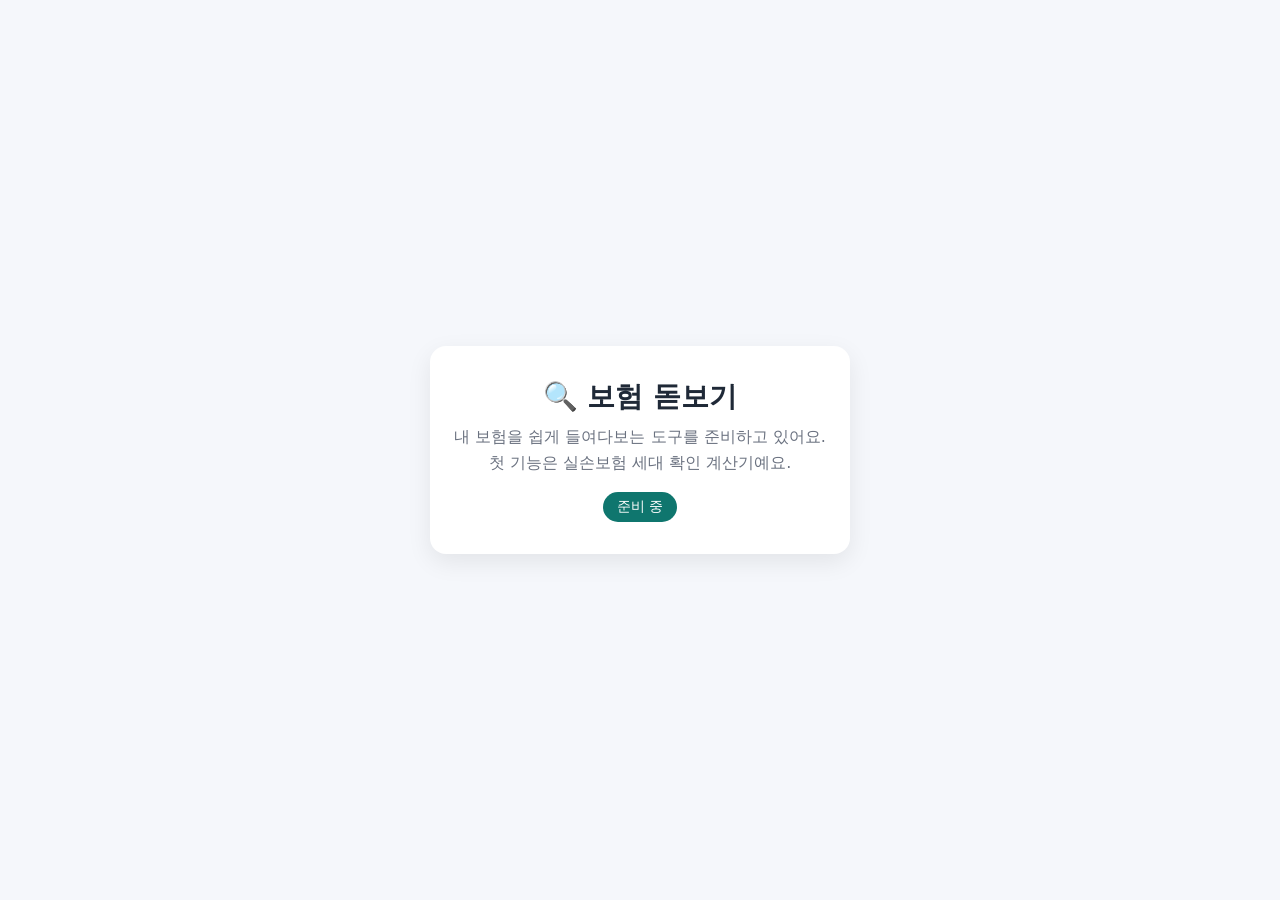
==== index.html @ e389a82e "보험 돋보기 시작: 준비 중 첫 화면과 CLAUDE.md Co-Authored-By: Claude Opus 5.5 <noreply@anthropic.com>" ====
<!DOCTYPE html>
<html lang="ko">
<head>
  <meta charset="UTF-8">
  <meta name="viewport" content="width=device-width, initial-scale=1.0">
  <title>보험 돋보기</title>
  <meta name="description" content="내 보험을 쉽게 들여다보는 도구. 실손보험 세대 확인부터 시작합니다.">
  <style>
    :root { --bg: #f5f7fb; --card: #ffffff; --text: #1f2937; --muted: #6b7280; --accent: #0f766e; }
    @media (prefers-color-scheme: dark) {
      :root { --bg: #111827; --card: #1f2937; --text: #f3f4f6; --muted: #9ca3af; --accent: #2dd4bf; }
    }
    * { box-sizing: border-box; }
    body { margin: 0; min-height: 100dvh; display: flex; align-items: center; justify-content: center;
           background: var(--bg); color: var(--text); font-family: system-ui, -apple-system, "Noto Sans KR", sans-serif; padding: 16px; }
    .card { background: var(--card); border-radius: 16px; padding: 32px 24px; max-width: 420px; width: 100%; text-align: center;
            box-shadow: 0 8px 24px rgba(0, 0, 0, .08); }
    h1 { margin: 0 0 8px; font-size: 28px; }
    p { margin: 0; color: var(--muted); line-height: 1.6; }
    .badge { display: inline-block; margin-top: 16px; padding: 6px 14px; border-radius: 999px; background: var(--accent); color: #fff; font-size: 14px; }
  </style>
</head>
<body>
  <main class="card">
    <h1>🔍 보험 돋보기</h1>
    <p>내 보험을 쉽게 들여다보는 도구를 준비하고 있어요.<br>첫 기능은 실손보험 세대 확인 계산기예요.</p>
    <span class="badge">준비 중</span>
  </main>
</body>
</html>
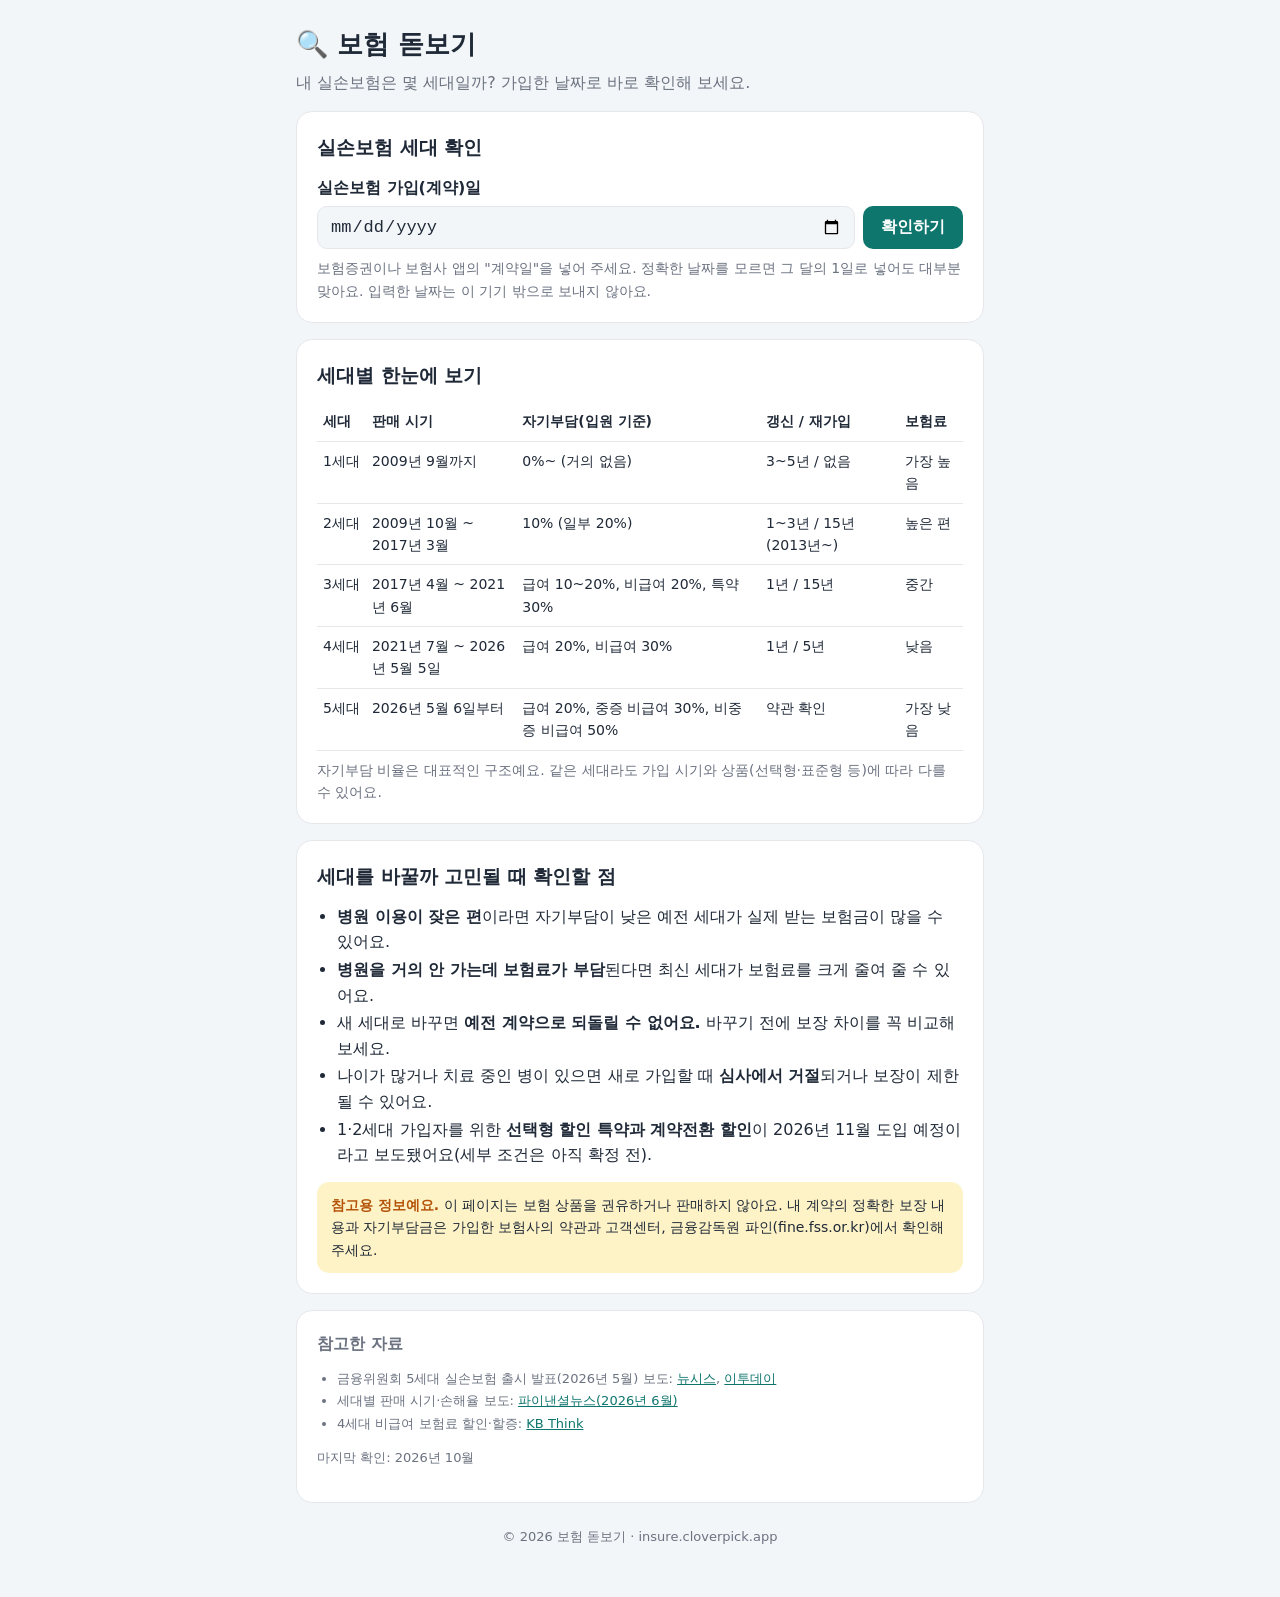
==== commit ba671dba: "실손보험 세대 확인 계산기 추가 (1~5세대, 비교표, 확인할 점) Co-Authored-By: Claude Opus 5.5 <noreply@anthropic.com>" ====
--- a/index.html
+++ b/index.html
@@ -3,28 +3,267 @@
 <head>
   <meta charset="UTF-8">
   <meta name="viewport" content="width=device-width, initial-scale=1.0">
-  <title>보험 돋보기</title>
-  <meta name="description" content="내 보험을 쉽게 들여다보는 도구. 실손보험 세대 확인부터 시작합니다.">
+  <title>보험 돋보기 - 내 실손보험은 몇 세대?</title>
+  <meta name="description" content="가입한 날짜만 넣으면 내 실손보험이 몇 세대인지, 자기부담금과 갱신·재가입 구조가 어떤지 한눈에 보여 드려요. 1세대부터 5세대까지 비교표 포함.">
+  <link rel="canonical" href="https://insure.cloverpick.app/">
+  <meta property="og:type" content="website">
+  <meta property="og:title" content="보험 돋보기 - 내 실손보험은 몇 세대?">
+  <meta property="og:description" content="가입 날짜만 넣으면 실손보험 세대와 자기부담금 구조를 바로 확인해요.">
+  <meta property="og:url" content="https://insure.cloverpick.app/">
   <style>
-    :root { --bg: #f5f7fb; --card: #ffffff; --text: #1f2937; --muted: #6b7280; --accent: #0f766e; }
+    :root {
+      --bg: #f3f6f8; --card: #ffffff; --text: #1f2937; --muted: #6b7280; --line: #e5e7eb;
+      --accent: #0f766e; --accent-soft: #ccfbf1; --warn: #b45309; --warn-soft: #fef3c7;
+    }
     @media (prefers-color-scheme: dark) {
-      :root { --bg: #111827; --card: #1f2937; --text: #f3f4f6; --muted: #9ca3af; --accent: #2dd4bf; }
+      :root {
+        --bg: #0f172a; --card: #1e293b; --text: #f1f5f9; --muted: #94a3b8; --line: #334155;
+        --accent: #2dd4bf; --accent-soft: #134e4a; --warn: #fbbf24; --warn-soft: #422006;
+      }
     }
     * { box-sizing: border-box; }
-    body { margin: 0; min-height: 100dvh; display: flex; align-items: center; justify-content: center;
-           background: var(--bg); color: var(--text); font-family: system-ui, -apple-system, "Noto Sans KR", sans-serif; padding: 16px; }
-    .card { background: var(--card); border-radius: 16px; padding: 32px 24px; max-width: 420px; width: 100%; text-align: center;
-            box-shadow: 0 8px 24px rgba(0, 0, 0, .08); }
-    h1 { margin: 0 0 8px; font-size: 28px; }
-    p { margin: 0; color: var(--muted); line-height: 1.6; }
-    .badge { display: inline-block; margin-top: 16px; padding: 6px 14px; border-radius: 999px; background: var(--accent); color: #fff; font-size: 14px; }
+    body { margin: 0; background: var(--bg); color: var(--text); line-height: 1.6;
+           font-family: system-ui, -apple-system, "Apple SD Gothic Neo", "Noto Sans KR", "Malgun Gothic", sans-serif; }
+    .wrap { max-width: 720px; margin: 0 auto; padding: 24px 16px 48px; }
+    header h1 { margin: 0; font-size: 26px; }
+    header p { margin: 4px 0 0; color: var(--muted); }
+    .card { background: var(--card); border: 1px solid var(--line); border-radius: 16px; padding: 20px; margin-top: 16px; }
+    h2 { margin: 0 0 12px; font-size: 19px; }
+    h3 { margin: 16px 0 6px; font-size: 16px; }
+    label { display: block; font-weight: 600; margin-bottom: 6px; }
+    .row { display: flex; gap: 8px; flex-wrap: wrap; }
+    input[type="date"] { flex: 1 1 200px; min-width: 0; font-size: 17px; padding: 10px 12px; border-radius: 10px;
+                         border: 1px solid var(--line); background: var(--bg); color: var(--text); }
+    button { font-size: 16px; font-weight: 700; padding: 10px 18px; border: 0; border-radius: 10px;
+             background: var(--accent); color: #fff; cursor: pointer; }
+    @media (prefers-color-scheme: dark) { button { color: #042f2e; } }
+    .hint { font-size: 14px; color: var(--muted); margin: 8px 0 0; }
+    .result[hidden] { display: none; }
+    .gen-badge { display: inline-block; font-size: 22px; font-weight: 800; color: var(--accent);
+                 background: var(--accent-soft); padding: 4px 14px; border-radius: 999px; }
+    .gen-sub { color: var(--muted); margin: 6px 0 0; }
+    dl { margin: 12px 0 0; display: grid; grid-template-columns: 9em 1fr; gap: 8px 12px; }
+    dt { color: var(--muted); }
+    dd { margin: 0; }
+    ul { margin: 6px 0 0; padding-left: 20px; }
+    li { margin: 2px 0; }
+    .note { background: var(--warn-soft); color: var(--text); border-radius: 12px; padding: 12px 14px; margin-top: 14px; font-size: 14px; }
+    .note strong { color: var(--warn); }
+    .table-wrap { overflow-x: auto; }
+    table { border-collapse: collapse; width: 100%; min-width: 560px; font-size: 14px; }
+    th, td { border-bottom: 1px solid var(--line); padding: 8px 6px; text-align: left; vertical-align: top; }
+    th, td:first-child { white-space: nowrap; }
+    tr.mine td, tr.mine th { background: var(--accent-soft); }
+    .sources { font-size: 13px; color: var(--muted); }
+    .sources a { color: var(--accent); }
+    footer { margin-top: 24px; font-size: 13px; color: var(--muted); text-align: center; }
+    @media (max-width: 480px) {
+      dl { grid-template-columns: 1fr; gap: 2px; }
+      dd { margin-bottom: 8px; }
+    }
   </style>
 </head>
 <body>
-  <main class="card">
-    <h1>🔍 보험 돋보기</h1>
-    <p>내 보험을 쉽게 들여다보는 도구를 준비하고 있어요.<br>첫 기능은 실손보험 세대 확인 계산기예요.</p>
-    <span class="badge">준비 중</span>
-  </main>
+  <div class="wrap">
+    <header>
+      <h1>🔍 보험 돋보기</h1>
+      <p>내 실손보험은 몇 세대일까? 가입한 날짜로 바로 확인해 보세요.</p>
+    </header>
+
+    <section class="card" aria-labelledby="calc-title">
+      <h2 id="calc-title">실손보험 세대 확인</h2>
+      <label for="join-date">실손보험 가입(계약)일</label>
+      <div class="row">
+        <input type="date" id="join-date" min="1990-01-01">
+        <button type="button" id="check-btn">확인하기</button>
+      </div>
+      <p class="hint">보험증권이나 보험사 앱의 "계약일"을 넣어 주세요. 정확한 날짜를 모르면 그 달의 1일로 넣어도 대부분 맞아요. 입력한 날짜는 이 기기 밖으로 보내지 않아요.</p>
+
+      <div class="result" id="result" hidden aria-live="polite">
+        <h3>결과</h3>
+        <span class="gen-badge" id="r-gen"></span>
+        <p class="gen-sub" id="r-period"></p>
+        <dl>
+          <dt>자기부담금</dt><dd id="r-selfpay"></dd>
+          <dt>통원 공제</dt><dd id="r-outpatient"></dd>
+          <dt>갱신·재가입</dt><dd id="r-renew"></dd>
+          <dt>보험료 수준</dt><dd id="r-premium"></dd>
+        </dl>
+        <h3>이런 점이 좋아요</h3>
+        <ul id="r-good"></ul>
+        <h3>이런 점을 알아 두세요</h3>
+        <ul id="r-watch"></ul>
+        <div class="note" id="r-extra" hidden></div>
+      </div>
+    </section>
+
+    <section class="card" aria-labelledby="table-title">
+      <h2 id="table-title">세대별 한눈에 보기</h2>
+      <div class="table-wrap">
+        <table>
+          <thead>
+            <tr><th>세대</th><th>판매 시기</th><th>자기부담(입원 기준)</th><th>갱신 / 재가입</th><th>보험료</th></tr>
+          </thead>
+          <tbody id="gen-table"></tbody>
+        </table>
+      </div>
+      <p class="hint">자기부담 비율은 대표적인 구조예요. 같은 세대라도 가입 시기와 상품(선택형·표준형 등)에 따라 다를 수 있어요.</p>
+    </section>
+
+    <section class="card" aria-labelledby="switch-title">
+      <h2 id="switch-title">세대를 바꿀까 고민될 때 확인할 점</h2>
+      <ul>
+        <li><strong>병원 이용이 잦은 편</strong>이라면 자기부담이 낮은 예전 세대가 실제 받는 보험금이 많을 수 있어요.</li>
+        <li><strong>병원을 거의 안 가는데 보험료가 부담</strong>된다면 최신 세대가 보험료를 크게 줄여 줄 수 있어요.</li>
+        <li>새 세대로 바꾸면 <strong>예전 계약으로 되돌릴 수 없어요.</strong> 바꾸기 전에 보장 차이를 꼭 비교해 보세요.</li>
+        <li>나이가 많거나 치료 중인 병이 있으면 새로 가입할 때 <strong>심사에서 거절</strong>되거나 보장이 제한될 수 있어요.</li>
+        <li>1·2세대 가입자를 위한 <strong>선택형 할인 특약과 계약전환 할인</strong>이 2026년 11월 도입 예정이라고 보도됐어요(세부 조건은 아직 확정 전).</li>
+      </ul>
+      <div class="note"><strong>참고용 정보예요.</strong> 이 페이지는 보험 상품을 권유하거나 판매하지 않아요. 내 계약의 정확한 보장 내용과 자기부담금은 가입한 보험사의 약관과 고객센터, 금융감독원 파인(fine.fss.or.kr)에서 확인해 주세요.</div>
+    </section>
+
+    <section class="card sources" aria-labelledby="src-title">
+      <h2 id="src-title" style="font-size:16px">참고한 자료</h2>
+      <ul>
+        <li>금융위원회 5세대 실손보험 출시 발표(2026년 5월) 보도:
+          <a href="https://www.newsis.com/view/NISX20260504_0003616716" rel="noopener">뉴시스</a>,
+          <a href="https://www.etoday.co.kr/news/view/2581515" rel="noopener">이투데이</a></li>
+        <li>세대별 판매 시기·손해율 보도: <a href="https://www.fnnews.com/news/202606031200392605" rel="noopener">파이낸셜뉴스(2026년 6월)</a></li>
+        <li>4세대 비급여 보험료 할인·할증: <a href="https://kbthink.com/main/asset-management/insurance/insurance-10-240927.html" rel="noopener">KB Think</a></li>
+      </ul>
+      <p>마지막 확인: 2026년 10월</p>
+    </section>
+
+    <footer>© 2026 보험 돋보기 · insure.cloverpick.app</footer>
+  </div>
+
+  <script>
+    // 세대별 정보. 판매 시작일(start, 포함) 순서대로 둡니다.
+    const GENERATIONS = [
+      {
+        gen: 1, name: '1세대 (구실손)', start: '1900-01-01', period: '2009년 9월까지 판매',
+        selfpay: '없거나 아주 적어요 (상품마다 다름)',
+        outpatient: '건당 5천 원 안팎을 빼고 보장하는 상품이 많아요',
+        renew: '3~5년마다 갱신, 재가입 없이 만기까지 유지',
+        premium: '가장 비싸고, 갱신 때 한꺼번에 크게 오를 수 있어요',
+        tableSelf: '0%~ (거의 없음)', tableRenew: '3~5년 / 없음', tablePremium: '가장 높음',
+        good: ['병원비를 거의 전부 돌려받을 수 있어 보장이 가장 넓어요.', '정해진 만기까지 보장 내용이 바뀌지 않아요.'],
+        watch: ['갱신 주기가 길어 그동안 오른 보험료가 한 번에 반영돼요.', '나이가 들수록 보험료 부담이 크게 늘 수 있어요.']
+      },
+      {
+        gen: 2, name: '2세대 (표준화 실손)', start: '2009-10-01', period: '2009년 10월 ~ 2017년 3월 판매',
+        selfpay: '10% (2015년 9월 이후 가입은 급여 10%·비급여 20%가 많아요)',
+        outpatient: '의원 1만 원, 병원 1만 5천 원, 상급종합병원 2만 원 정도를 빼고 보장',
+        renew: '2013년 1월 이후 가입: 1년 갱신·15년마다 재가입 / 그 전 가입: 3년 갱신·만기까지',
+        premium: '1세대보다 낮지만 3·4세대보다 높아요',
+        tableSelf: '10% (일부 20%)', tableRenew: '1~3년 / 15년(2013년~)', tablePremium: '높은 편',
+        good: ['자기부담이 낮아 실제로 돌려받는 금액이 많은 편이에요.', '가입자가 가장 많은 세대라 정보를 찾기 쉬워요.'],
+        watch: ['2013년 이후 가입했다면 15년마다 그때의 새 상품으로 재가입돼요.', '보험료가 해마다 오를 수 있어요.']
+      },
+      {
+        gen: 3, name: '3세대 (착한 실손)', start: '2017-04-01', period: '2017년 4월 ~ 2021년 6월 판매',
+        selfpay: '기본형 급여 10~20%·비급여 20%, 비급여 특약 3종은 30%',
+        outpatient: '최소 1만~2만 원 공제 (특약은 2만 원 또는 30% 중 큰 금액)',
+        renew: '1년 갱신, 15년마다 재가입',
+        premium: '2세대보다 낮은 편이에요',
+        tableSelf: '급여 10~20%, 비급여 20%, 특약 30%', tableRenew: '1년 / 15년', tablePremium: '중간',
+        good: ['기본형만 가입하면 보험료를 낮출 수 있어요.', '보험금을 청구하지 않은 해가 있으면 보험료 할인을 받을 수 있어요.'],
+        watch: ['도수치료·체외충격파·증식치료, 비급여 주사, 비급여 MRI는 특약에 가입해야 보장되고 횟수·금액 한도가 있어요.', '손해율이 높아 보험료 인상이 큰 편이라는 보도가 있어요.']
+      },
+      {
+        gen: 4, name: '4세대', start: '2021-07-01', period: '2021년 7월 ~ 2026년 5월 5일 판매',
+        selfpay: '급여 20%, 비급여 30%',
+        outpatient: '급여 1만 원(상급·종합병원 2만 원), 비급여 3만 원 중 큰 금액 공제',
+        renew: '1년 갱신, 5년마다 재가입',
+        premium: '1~3세대보다 낮아요',
+        tableSelf: '급여 20%, 비급여 30%', tableRenew: '1년 / 5년', tablePremium: '낮음',
+        good: ['기존 세대보다 보험료가 낮아요.', '비급여 보험금을 적게 받으면 다음 해 보험료가 할인돼요.'],
+        watch: ['비급여 보험금을 많이 받으면 다음 해 비급여 보험료가 할증돼요(최대 300%).', '5년마다 그때의 새 상품으로 재가입돼요.']
+      },
+      {
+        gen: 5, name: '5세대', start: '2026-05-06', period: '2026년 5월 6일부터 판매',
+        selfpay: '입원 급여 20%, 중증 비급여 30%, 비중증 비급여 50%',
+        outpatient: '급여는 건강보험 본인부담률과 연동돼요',
+        renew: '보험사 약관에서 확인해 주세요',
+        premium: '4세대보다 약 30%, 1·2세대보다 50% 이상 낮다고 발표됐어요',
+        tableSelf: '급여 20%, 중증 비급여 30%, 비중증 비급여 50%', tableRenew: '약관 확인', tablePremium: '가장 낮음',
+        good: ['보험료가 가장 낮아요.', '중증 비급여는 연 5천만 원 한도로 보장되고, 상급종합병원 입원 때 연간 자기부담 상한(500만 원)이 생겼어요.'],
+        watch: ['도수치료 같은 비중증 비급여는 자기부담 50%, 연 한도 1천만 원으로 보장이 줄었어요.', '중증 비급여는 특약으로 따로 가입하는 구조예요.']
+      }
+    ];
+
+    function findGeneration(dateStr) {
+      let found = null;
+      for (const g of GENERATIONS) {
+        if (dateStr >= g.start) found = g;
+      }
+      return found;
+    }
+
+    function fillList(el, items) {
+      el.innerHTML = '';
+      for (const text of items) {
+        const li = document.createElement('li');
+        li.textContent = text;
+        el.appendChild(li);
+      }
+    }
+
+    function renderTable(mine) {
+      const body = document.getElementById('gen-table');
+      body.innerHTML = '';
+      for (const g of GENERATIONS) {
+        const tr = document.createElement('tr');
+        if (mine && mine.gen === g.gen) tr.className = 'mine';
+        for (const text of [g.gen + '세대', g.period.replace(' 판매', ''), g.tableSelf, g.tableRenew, g.tablePremium]) {
+          const td = document.createElement('td');
+          td.textContent = text;
+          tr.appendChild(td);
+        }
+        body.appendChild(tr);
+      }
+    }
+
+    function check() {
+      const input = document.getElementById('join-date');
+      const value = input.value;
+      if (!value) { input.focus(); return; }
+      const today = new Date().toISOString().slice(0, 10);
+      const g = findGeneration(value);
+      const result = document.getElementById('result');
+
+      document.getElementById('r-gen').textContent = g.name;
+      document.getElementById('r-period').textContent = g.period;
+      document.getElementById('r-selfpay').textContent = g.selfpay;
+      document.getElementById('r-outpatient').textContent = g.outpatient;
+      document.getElementById('r-renew').textContent = g.renew;
+      document.getElementById('r-premium').textContent = g.premium;
+      fillList(document.getElementById('r-good'), g.good);
+      fillList(document.getElementById('r-watch'), g.watch);
+
+      const extra = document.getElementById('r-extra');
+      const notes = [];
+      if (value > today) notes.push('입력한 날짜가 오늘 이후예요. 날짜를 다시 확인해 주세요.');
+      // 세대가 바뀐 달에 가입했다면 보험사마다 적용 시점이 조금 다를 수 있어 안내합니다.
+      const edges = ['2009-10', '2017-04', '2021-07', '2026-05'];
+      if (edges.includes(value.slice(0, 7))) notes.push('세대가 바뀐 달에 가입하셨어요. 보험사마다 새 상품 판매 시작일이 조금 다를 수 있으니 증권의 상품명으로 한 번 더 확인해 주세요.');
+      if (g.gen === 1) notes.push('2009년 이전 실손보험은 보험사·상품마다 보장 구조가 많이 달라요. 증권의 보장 내용을 꼭 확인해 주세요.');
+      if (notes.length) {
+        extra.innerHTML = '<strong>확인해 주세요.</strong> ' + notes.map(n => n.replace(/[<>&]/g, '')).join(' ');
+        extra.hidden = false;
+      } else {
+        extra.hidden = true;
+      }
+
+      result.hidden = false;
+      renderTable(g);
+      result.scrollIntoView({ behavior: 'smooth', block: 'nearest' });
+    }
+
+    document.getElementById('check-btn').addEventListener('click', check);
+    document.getElementById('join-date').addEventListener('keydown', e => { if (e.key === 'Enter') check(); });
+    document.getElementById('join-date').max = new Date().toISOString().slice(0, 10);
+    renderTable(null);
+  </script>
 </body>
 </html>
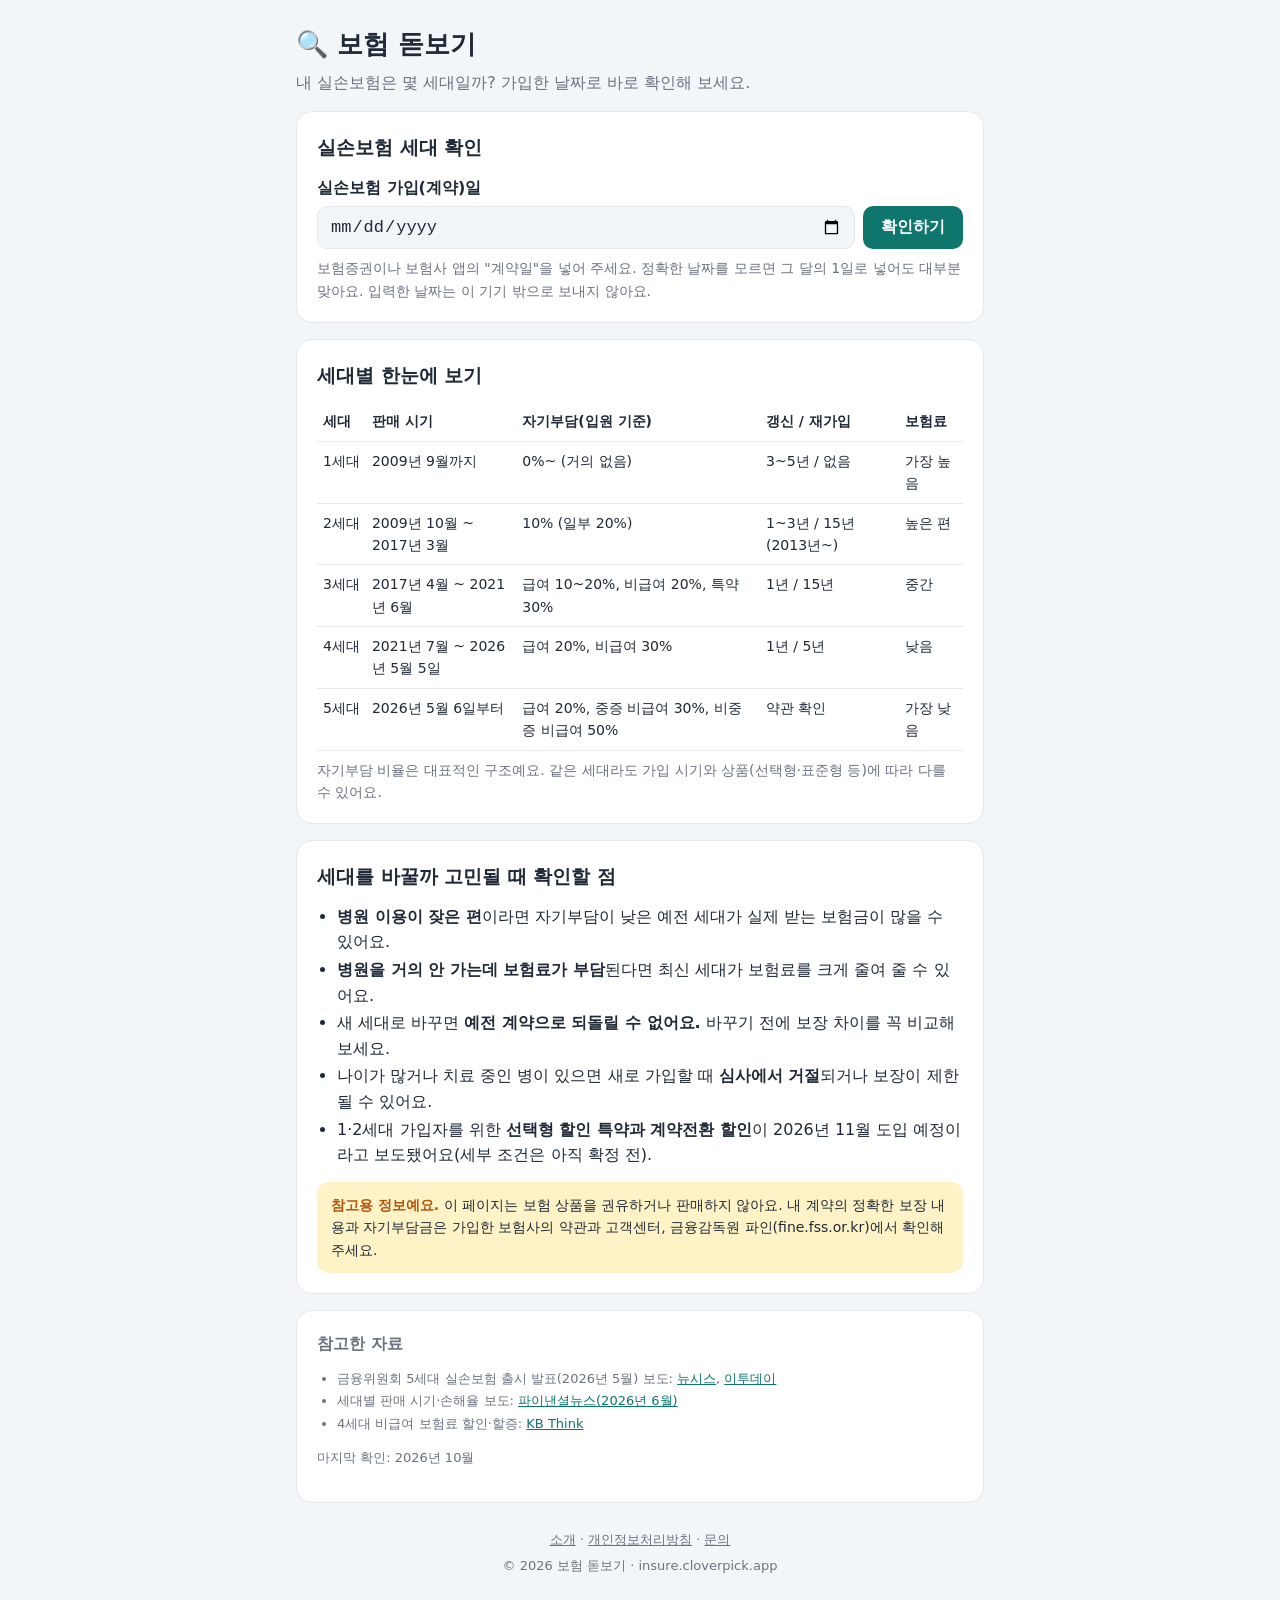
==== commit fe371677: "공개 준비: 소개·개인정보처리방침, 아이콘·공유 이미지, 애드센스, robots·sitemap·ads.txt Co-Authored-By: Claude Opus 5.5 <norepl" ====
--- a/index.html
+++ b/index.html
@@ -10,6 +10,18 @@
   <meta property="og:title" content="보험 돋보기 - 내 실손보험은 몇 세대?">
   <meta property="og:description" content="가입 날짜만 넣으면 실손보험 세대와 자기부담금 구조를 바로 확인해요.">
   <meta property="og:url" content="https://insure.cloverpick.app/">
+  <meta property="og:site_name" content="보험 돋보기">
+  <meta property="og:locale" content="ko_KR">
+  <meta property="og:image" content="https://insure.cloverpick.app/og-image.png">
+  <meta property="og:image:width" content="1200">
+  <meta property="og:image:height" content="630">
+  <meta property="og:image:alt" content="보험 돋보기 - 내 실손보험은 몇 세대?">
+  <meta name="twitter:card" content="summary_large_image">
+  <link rel="icon" href="icon.svg" type="image/svg+xml">
+  <link rel="apple-touch-icon" href="apple-touch-icon.png">
+  <meta name="theme-color" content="#0f766e">
+  <meta name="google-adsense-account" content="ca-pub-3330288431208764">
+  <script async src="https://pagead2.googlesyndication.com/pagead/js/adsbygoogle.js?client=ca-pub-3330288431208764" crossorigin="anonymous"></script>
   <style>
     :root {
       --bg: #f3f6f8; --card: #ffffff; --text: #1f2937; --muted: #6b7280; --line: #e5e7eb;
@@ -56,7 +68,8 @@
     tr.mine td, tr.mine th { background: var(--accent-soft); }
     .sources { font-size: 13px; color: var(--muted); }
     .sources a { color: var(--accent); }
-    footer { margin-top: 24px; font-size: 13px; color: var(--muted); text-align: center; }
+    footer { margin-top: 24px; font-size: 13px; color: var(--muted); text-align: center; line-height: 2; }
+    footer a { color: var(--muted); }
     @media (max-width: 480px) {
       dl { grid-template-columns: 1fr; gap: 2px; }
       dd { margin-bottom: 8px; }
@@ -134,7 +147,7 @@
       <p>마지막 확인: 2026년 10월</p>
     </section>
 
-    <footer>© 2026 보험 돋보기 · insure.cloverpick.app</footer>
+    <footer><a href="about">소개</a> · <a href="privacy">개인정보처리방침</a> · <a href="mailto:contact@cloverpick.app">문의</a><br>© 2026 보험 돋보기 · insure.cloverpick.app</footer>
   </div>
 
   <script>
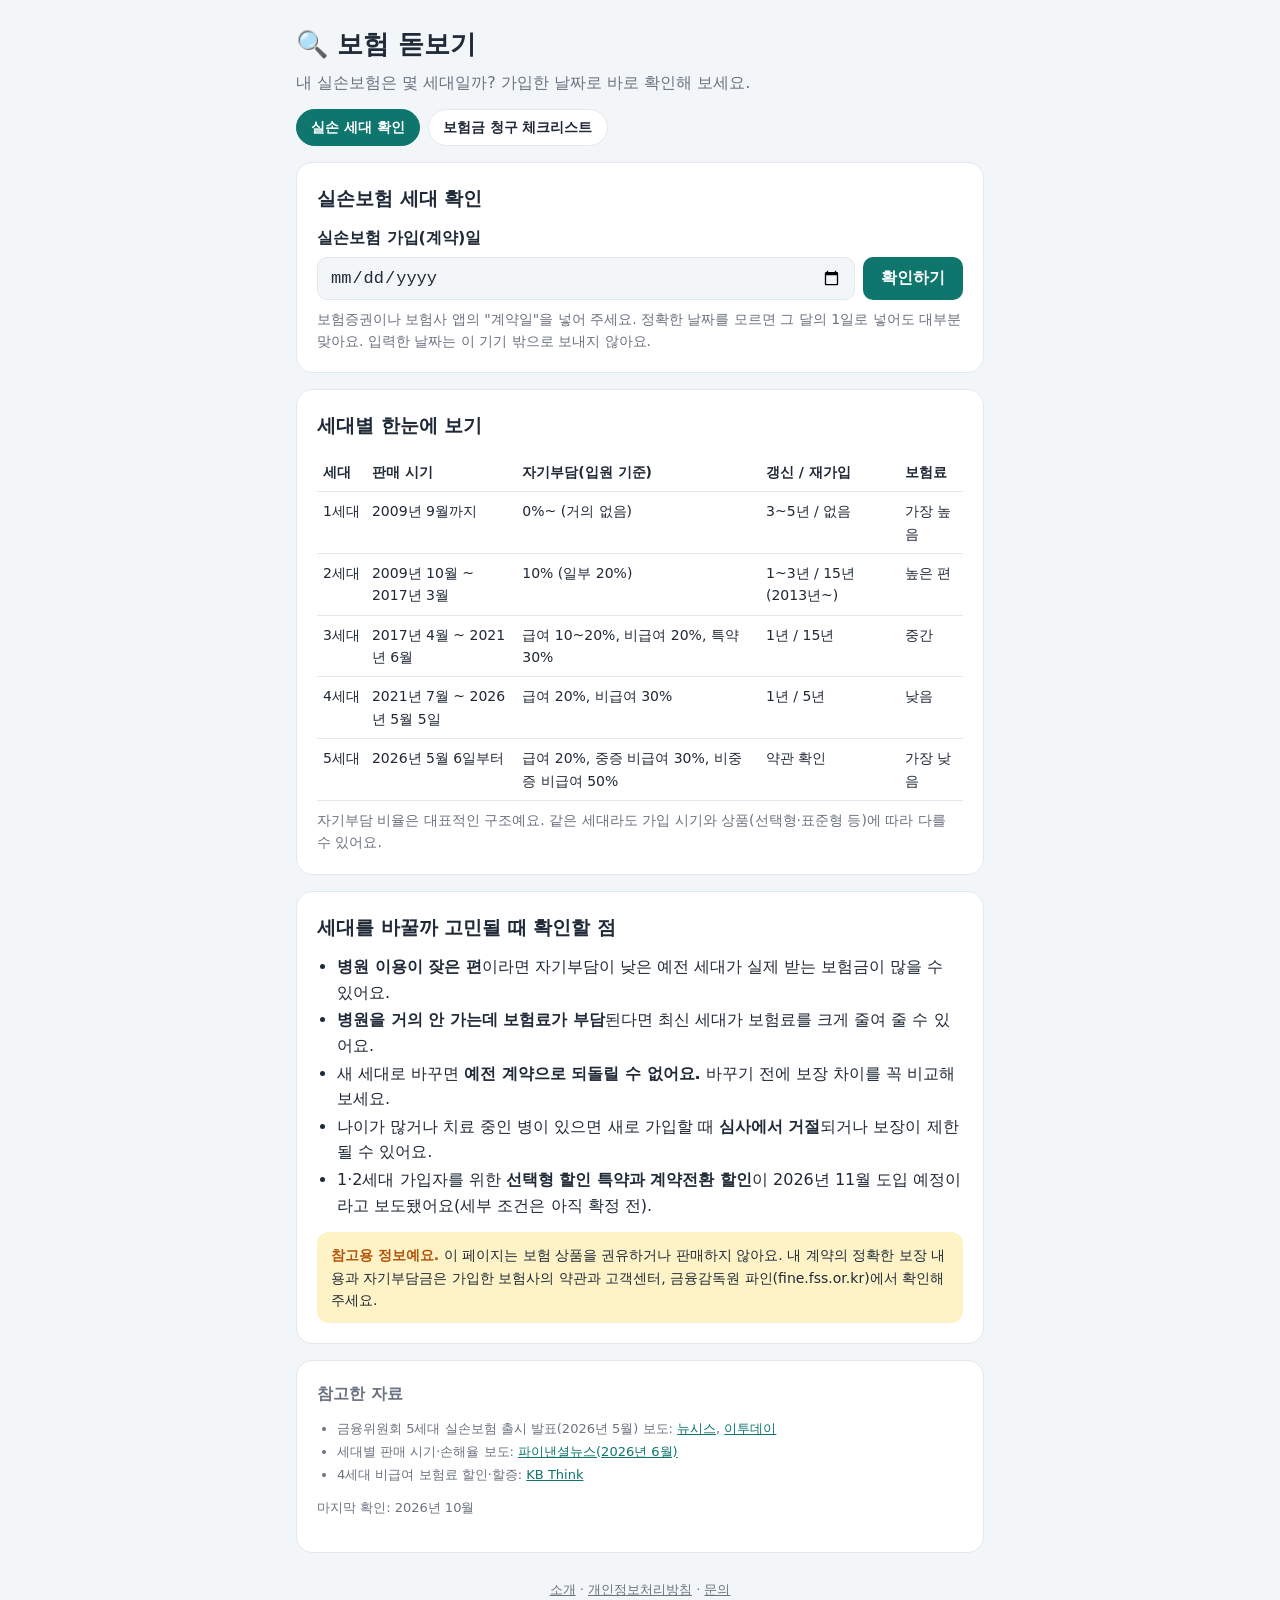
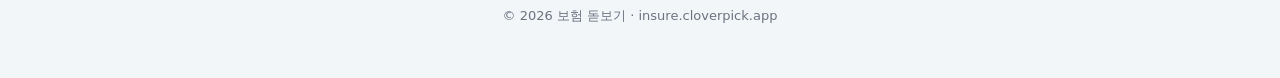
==== commit bc883c89: "보험금 청구 체크리스트 추가 (상황별 보장·서류·청구 기한), 도구 메뉴·소개·사이트맵 갱신 Co-Authored-By: Claude Opus 5.5 <noreply@anthrop" ====
--- a/index.html
+++ b/index.html
@@ -1,6 +1,15 @@
 <!DOCTYPE html>
 <html lang="ko">
 <head>
+  <!-- Google tag (gtag.js) -->
+  <script async src="https://www.googletagmanager.com/gtag/js?id=G-VRJEDQ2BLV"></script>
+  <script>
+    window.dataLayer = window.dataLayer || [];
+    function gtag(){dataLayer.push(arguments);}
+    gtag('js', new Date());
+
+    gtag('config', 'G-VRJEDQ2BLV');
+  </script>
   <meta charset="UTF-8">
   <meta name="viewport" content="width=device-width, initial-scale=1.0">
   <title>보험 돋보기 - 내 실손보험은 몇 세대?</title>
@@ -20,6 +29,7 @@
   <link rel="icon" href="icon.svg" type="image/svg+xml">
   <link rel="apple-touch-icon" href="apple-touch-icon.png">
   <meta name="theme-color" content="#0f766e">
+  <meta name="naver-site-verification" content="30c69223f4f4dc7dbb203eff2e3a5ed525e35046" />
   <meta name="google-adsense-account" content="ca-pub-3330288431208764">
   <script async src="https://pagead2.googlesyndication.com/pagead/js/adsbygoogle.js?client=ca-pub-3330288431208764" crossorigin="anonymous"></script>
   <style>
@@ -39,6 +49,11 @@
     .wrap { max-width: 720px; margin: 0 auto; padding: 24px 16px 48px; }
     header h1 { margin: 0; font-size: 26px; }
     header p { margin: 4px 0 0; color: var(--muted); }
+    nav.tools { display: flex; gap: 8px; margin-top: 14px; flex-wrap: wrap; }
+    nav.tools a { padding: 6px 14px; border-radius: 999px; border: 1px solid var(--line); background: var(--card);
+                  color: var(--text); text-decoration: none; font-size: 14px; font-weight: 600; }
+    nav.tools a[aria-current="page"] { background: var(--accent); border-color: var(--accent); color: #fff; }
+    @media (prefers-color-scheme: dark) { nav.tools a[aria-current="page"] { color: #042f2e; } }
     .card { background: var(--card); border: 1px solid var(--line); border-radius: 16px; padding: 20px; margin-top: 16px; }
     h2 { margin: 0 0 12px; font-size: 19px; }
     h3 { margin: 16px 0 6px; font-size: 16px; }
@@ -81,6 +96,10 @@
     <header>
       <h1>🔍 보험 돋보기</h1>
       <p>내 실손보험은 몇 세대일까? 가입한 날짜로 바로 확인해 보세요.</p>
+      <nav class="tools" aria-label="도구">
+        <a href="./" aria-current="page">실손 세대 확인</a>
+        <a href="claim">보험금 청구 체크리스트</a>
+      </nav>
     </header>
 
     <section class="card" aria-labelledby="calc-title">
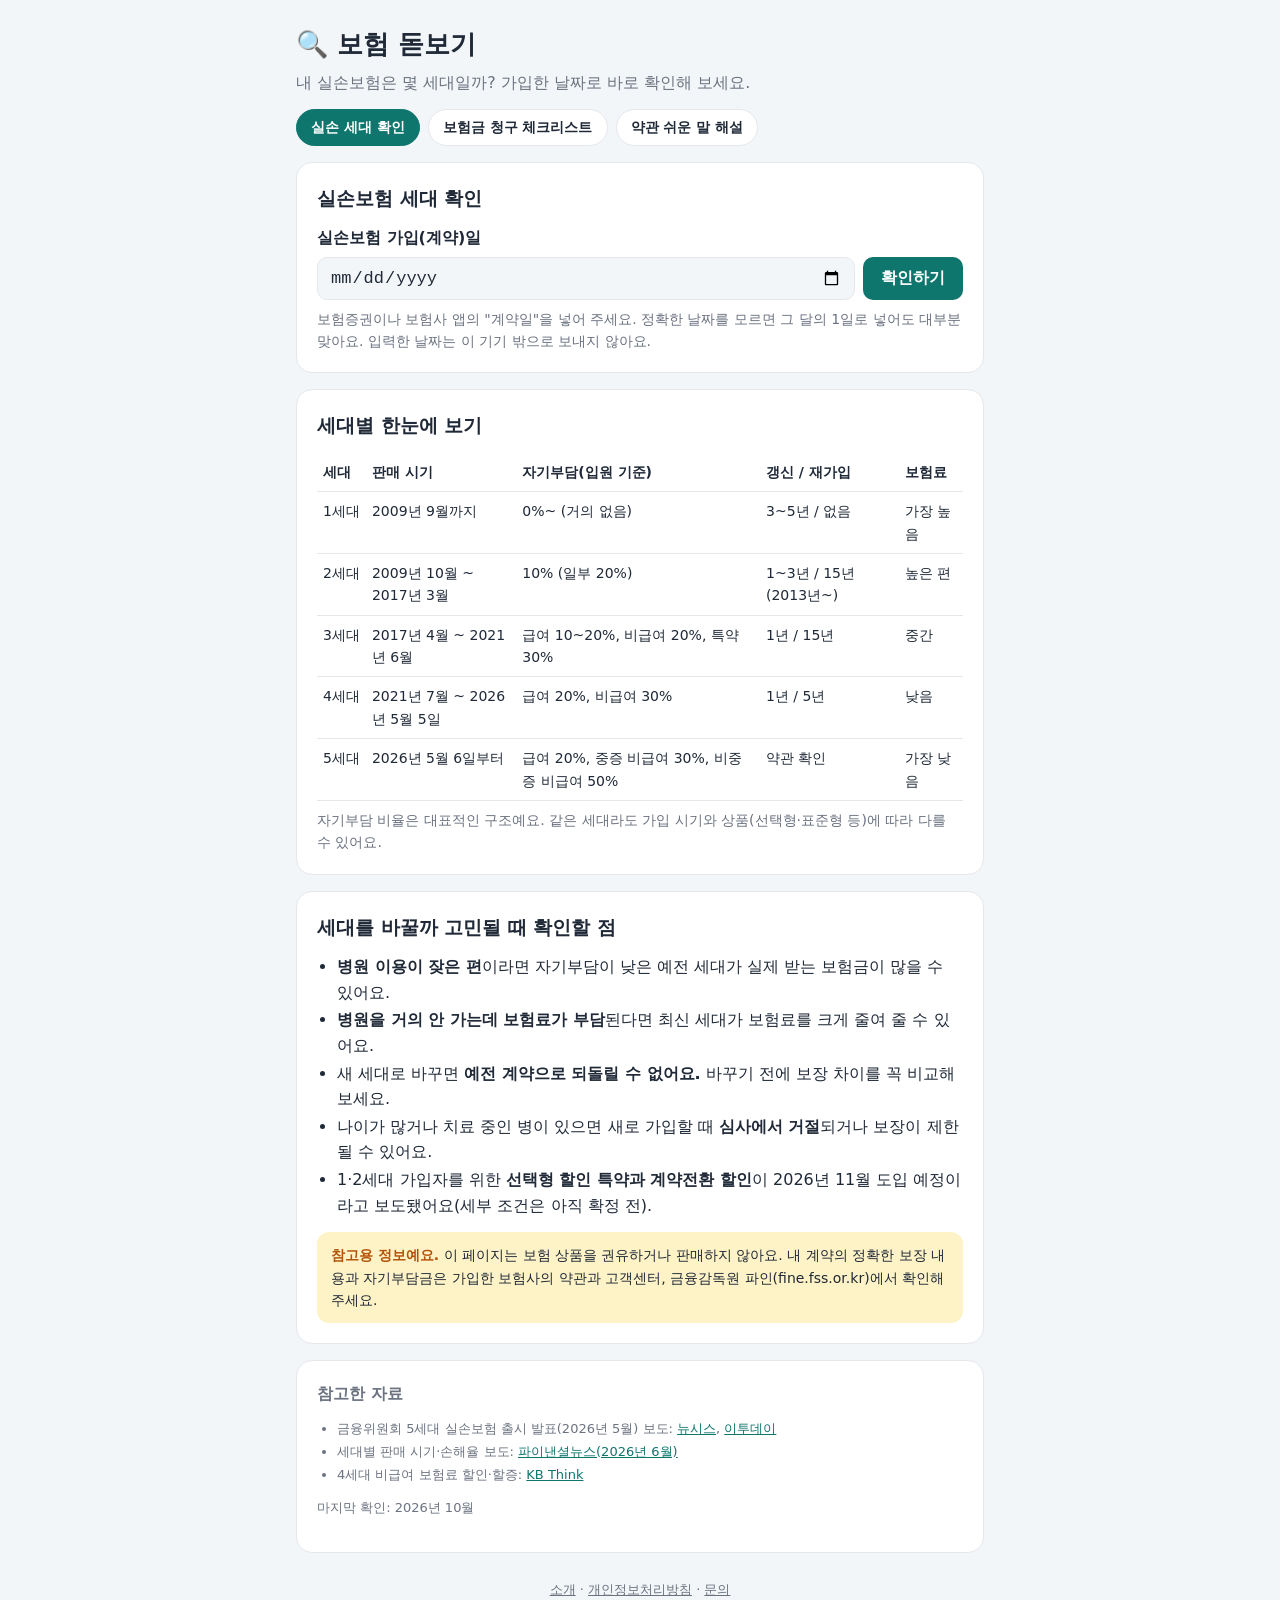
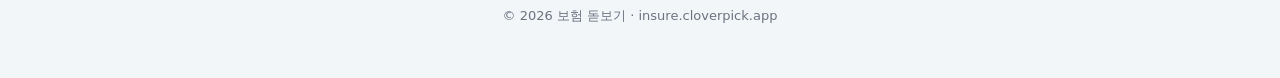
==== commit 5541f5f6: "약관 쉬운 말 해설 추가 (용어 29개, 붙여 넣은 글 형광펜·해설, 용어 사전), 메뉴·소개·개인정보·사이트맵 갱신 Co-Authored-By: Claude Opus 5.5 <n" ====
--- a/index.html
+++ b/index.html
@@ -99,6 +99,7 @@
       <nav class="tools" aria-label="도구">
         <a href="./" aria-current="page">실손 세대 확인</a>
         <a href="claim">보험금 청구 체크리스트</a>
+        <a href="explain">약관 쉬운 말 해설</a>
       </nav>
     </header>
 
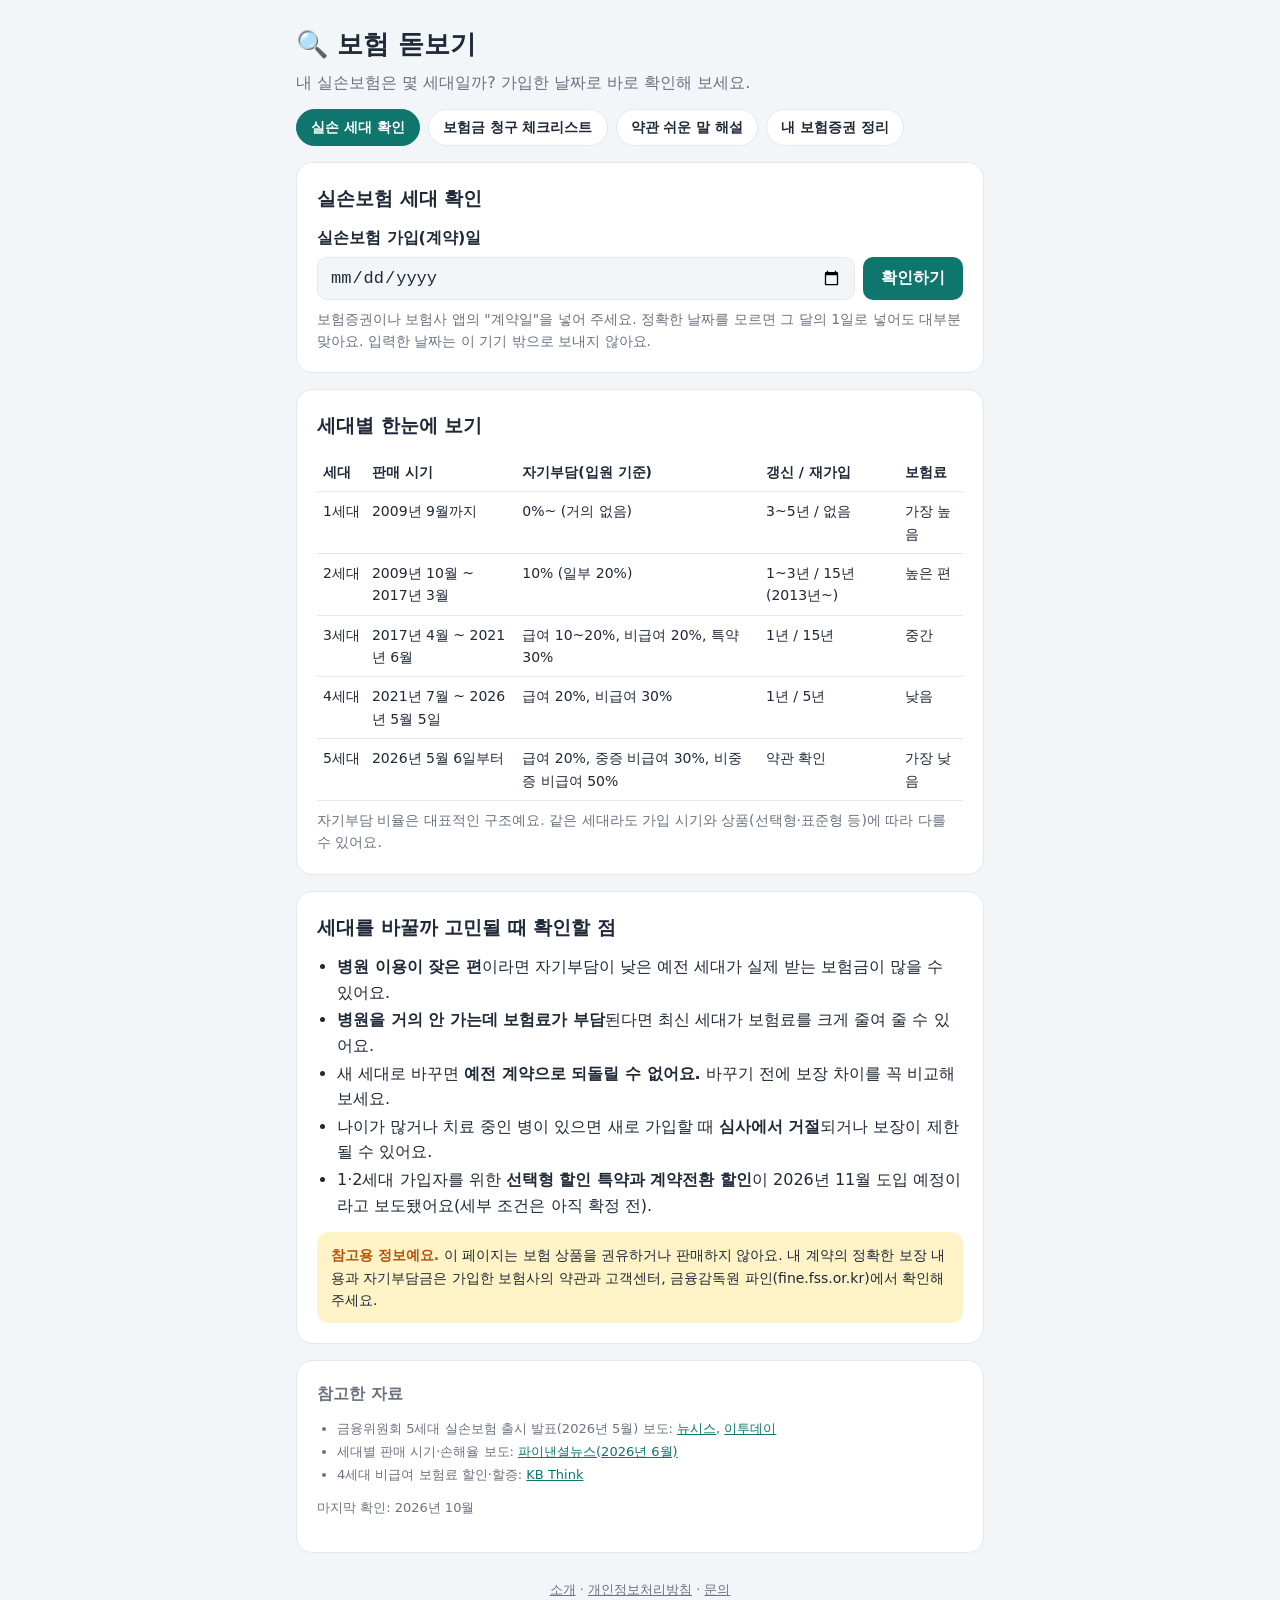
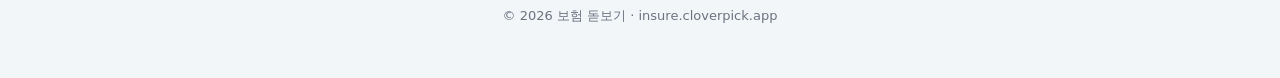
==== commit de52a7be: "내 보험증권 정리 추가 (증권 글자 붙여 넣기 → 보장·가입금액·기간 분류, 확인할 점, 용어 연결), 용어 사전을 terms.js로 분리, 메뉴·소개·개인정보·사이트맵 갱신 Co" ====
--- a/index.html
+++ b/index.html
@@ -100,6 +100,7 @@
         <a href="./" aria-current="page">실손 세대 확인</a>
         <a href="claim">보험금 청구 체크리스트</a>
         <a href="explain">약관 쉬운 말 해설</a>
+        <a href="policy">내 보험증권 정리</a>
       </nav>
     </header>
 
